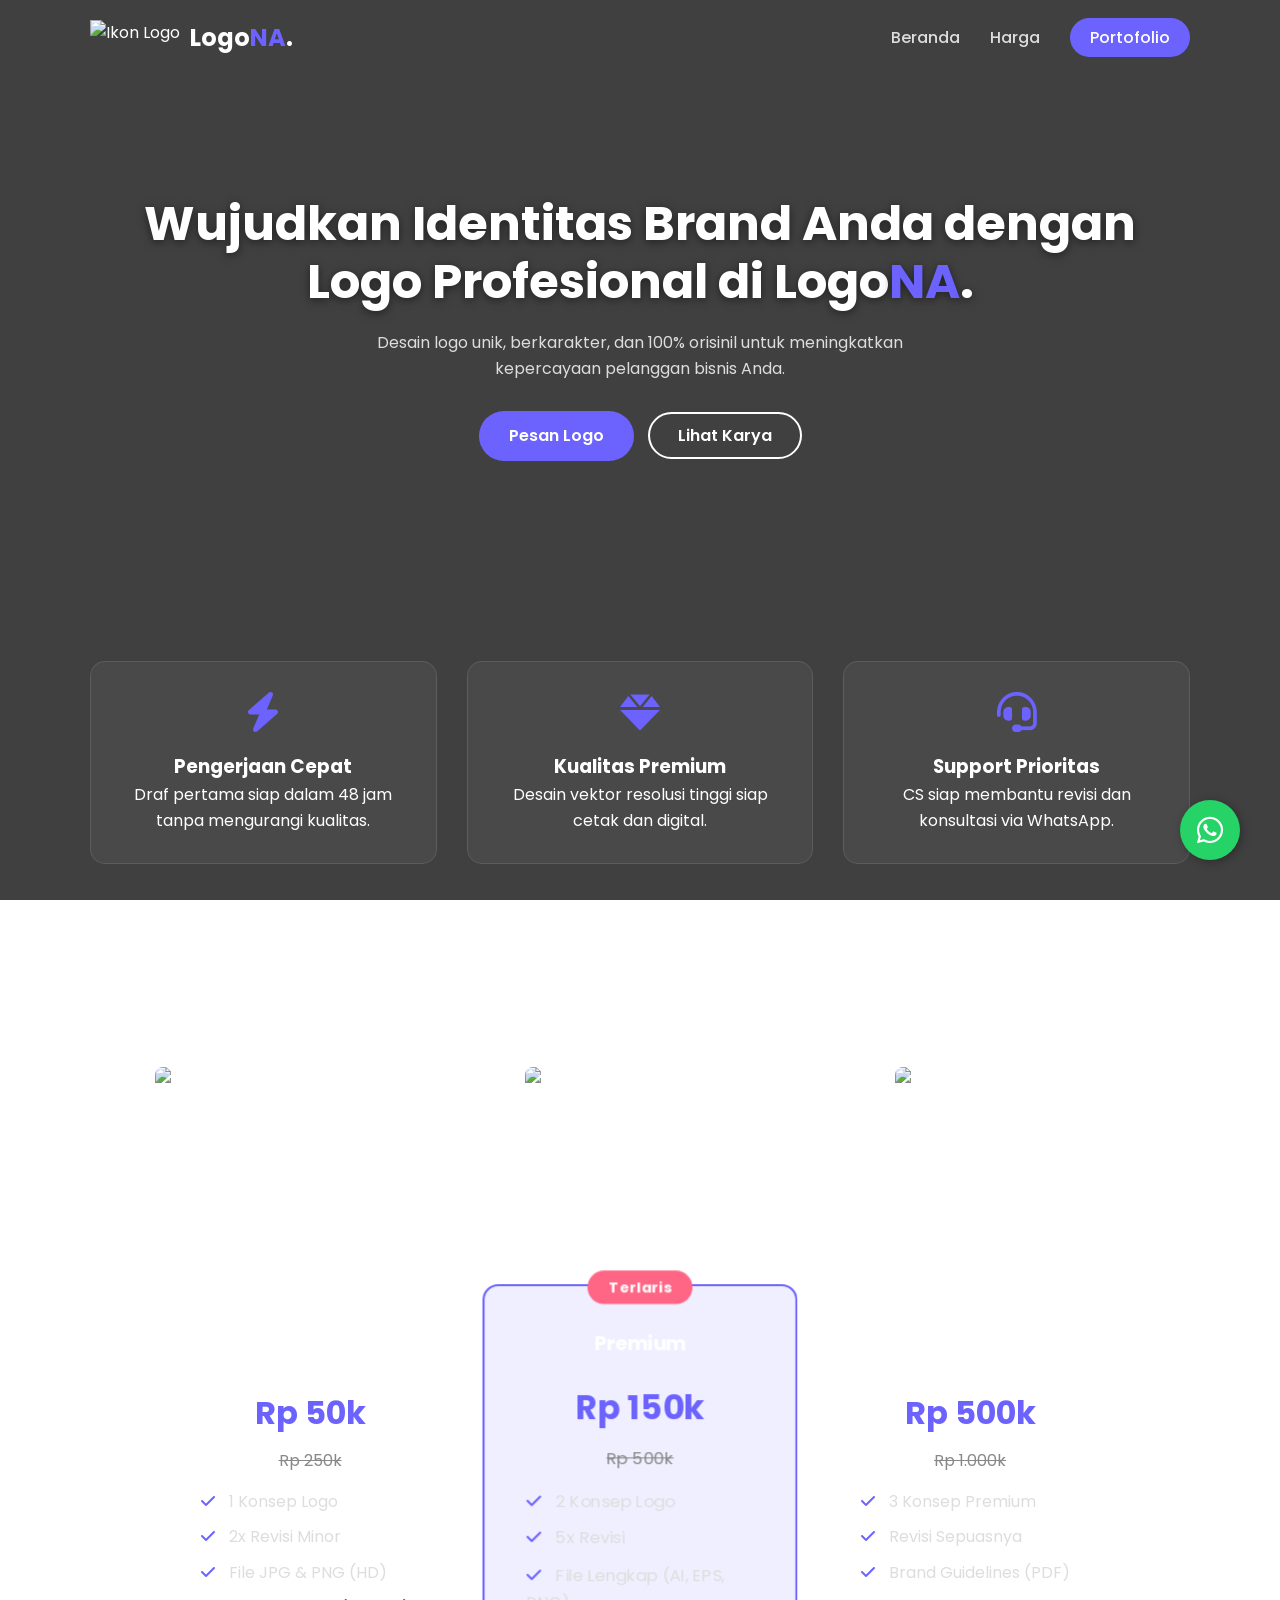
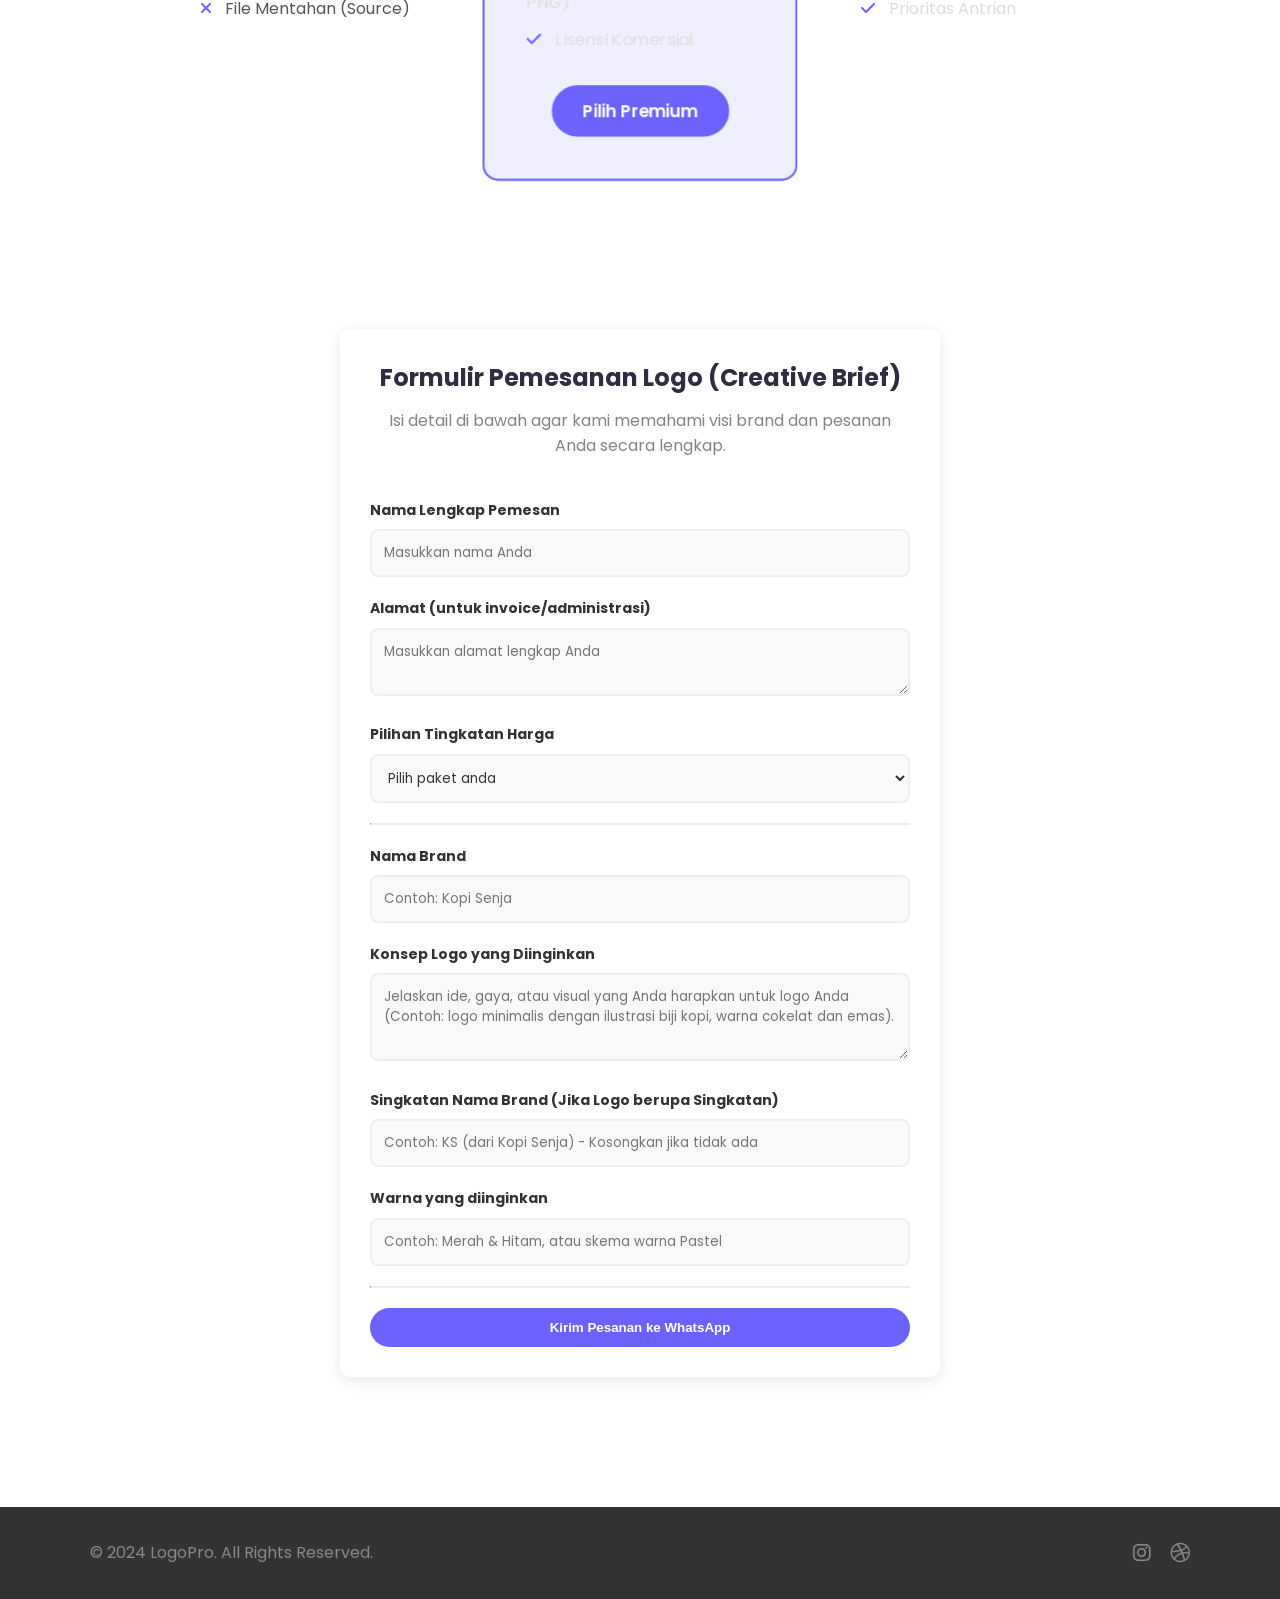
==== index.html @ 3a34cca6 "Add files via upload" ====
<!DOCTYPE html>
<html lang="id">
<head>
    <meta charset="UTF-8">
    <meta name="viewport" content="width=device-width, initial-scale=1.0">
    <title>LogoPro - Jasa Desain Logo Profesional</title>
    <link href="https://fonts.googleapis.com/css2?family=Poppins:wght@300;400;600;700&display=swap" rel="stylesheet">
    <link rel="stylesheet" href="https://cdnjs.cloudflare.com/ajax/libs/font-awesome/6.0.0/css/all.min.css">
    <link href="https://unpkg.com/aos@2.3.1/dist/aos.css" rel="stylesheet">
    <link rel="stylesheet" href="style.css"> 
</head>
<body>

    <header id="header">
        <div class="container">
            <div class="logo">
                <img src="img/logo.png" alt="Ikon Logo">
                <h1>Logo<span>NA</span>.</h1>
            </div>
            <nav>
                <ul>
                    <li><a href="#home">Beranda</a></li>
                    <li><a href="#pricing">Harga</a></li>
                    <li><a href="portofolio.html" class="btn-nav">Portofolio</a></li>
                </ul>
            </nav>
            <div class="menu-toggle"><i class="fas fa-bars"></i></div>
        </div>
    </header>

    <section id="home" class="hero">
        <div class="container hero-content" data-aos="fade-up">
            <h1>Wujudkan Identitas Brand Anda dengan Logo Profesional di Logo<span>NA</span>.</h1>
            <p>Desain logo unik, berkarakter, dan 100% orisinil untuk meningkatkan kepercayaan pelanggan bisnis Anda.</p>
            <div class="hero-buttons">
                <a href="#order" class="btn-primary">Pesan Logo</a>
                <a href="#karya" class="btn-secondary">Lihat Karya</a>
            </div>
        </div>
    </section>

    <section id="features" class="features">
        <div class="container">
            <div class="feature-box" data-aos="fade-up" data-aos-delay="100">
                <i class="fas fa-bolt"></i>
                <h3>Pengerjaan Cepat</h3>
                <p>Draf pertama siap dalam 48 jam tanpa mengurangi kualitas.</p>
            </div>
            <div class="feature-box" data-aos="fade-up" data-aos-delay="200">
                <i class="fas fa-gem"></i>
                <h3>Kualitas Premium</h3>
                <p>Desain vektor resolusi tinggi siap cetak dan digital.</p>
            </div>
            <div class="feature-box" data-aos="fade-up" data-aos-delay="300">
                <i class="fas fa-headset"></i>
                <h3>Support Prioritas</h3>
                <p>CS siap membantu revisi dan konsultasi via WhatsApp.</p>
            </div>
        </div>
    </section>

    <section id="karya" class="karya">
        <div class="container">
            <h2 class="section-title">Karya Terbaru</h2>
            <div class="portfolio-grid">
                <div class="portfolio-item" data-aos="zoom-in"><img src="img/logo grid.png" alt="Logo 1"></div>
                <div class="portfolio-item" data-aos="zoom-in"><img src="img/logona.png" alt="Logo 2"></div>
                <div class="portfolio-item" data-aos="zoom-in"><img src="img/logo nama.png" alt="Logo 3"></div>
            </div>
        </div>
    </section>

<section id="pricing" class="pricing">
    <div class="container">
        <h2 class="section-title">Pilih Tingkatan Anda</h2>
        <div class="pricing-grid">
            
            <div class="price-card" data-aos="flip-left">
                <h3>Dasar</h3> 
                <div class="price">Rp 50k</div>
                <div style="text-decoration: line-through; color: #888; font-size: 16px; margin-top: -10px; margin-bottom: 15px;">
                    Rp 250k
                </div>
                <ul>
                    <li><i class="fas fa-check"></i> 1 Konsep Logo</li>
                    <li><i class="fas fa-check"></i> 2x Revisi Minor</li>
                    <li><i class="fas fa-check"></i> File JPG & PNG (HD)</li>
                    <li class="disabled"><i class="fas fa-times"></i> File Mentahan (Source)</li>
                </ul>
                <a href="#order" class="btn-outline" onclick="pilihPaket('Dasar')">Pilih Dasar</a> 
            </div>

            <div class="price-card popular" data-aos="flip-left" data-aos-delay="100">
                <span class="badge">Terlaris</span>
                <h3>Premium</h3> 
                <div class="price">Rp 150k</div>
                <div style="text-decoration: line-through; color: #888; font-size: 16px; margin-top: -10px; margin-bottom: 15px;">
                    Rp 500k
                </div>
                <ul>
                    <li><i class="fas fa-check"></i> 2 Konsep Logo</li>
                    <li><i class="fas fa-check"></i> 5x Revisi</li>
                    <li><i class="fas fa-check"></i> File Lengkap (AI, EPS, PNG)</li>
                    <li><i class="fas fa-check"></i> Lisensi Komersial</li>
                </ul>
                <a href="#order" class="btn-primary" onclick="pilihPaket('Premium')">Pilih Premium</a> 
            </div>

            <div class="price-card" data-aos="flip-left" data-aos-delay="200">
                <h3>Pro</h3> 
                <div class="price">Rp 500k</div>
                <div style="text-decoration: line-through; color: #888; font-size: 16px; margin-top: -10px; margin-bottom: 15px;">
                    Rp 1.000k
                </div>
                <ul>
                    <li><i class="fas fa-check"></i> 3 Konsep Premium</li>
                    <li><i class="fas fa-check"></i> Revisi Sepuasnya</li>
                    <li><i class="fas fa-check"></i> Brand Guidelines (PDF)</li>
                    <li><i class="fas fa-check"></i> Prioritas Antrian</li>
                </ul>
                <a href="#order" class="btn-outline" onclick="pilihPaket('Pro')">Pilih Pro</a> 
            </div>

        </div>
    </div>
</section>

    <section id="order" class="order-section">
    <div class="container">
        <div class="form-wrapper" data-aos="fade-up">
            <h2>Formulir Pemesanan Logo (Creative Brief)</h2>
            <p>Isi detail di bawah agar kami memahami visi brand dan pesanan Anda secara lengkap.</p>
            <form id="logoForm"> 
                
                <div class="form-group">
                    <label>Nama Lengkap Pemesan</label>
                    <input type="text" id="namaLengkap" placeholder="Masukkan nama Anda" required>
                </div>

                <div class="form-group">
                    <label>Alamat (untuk invoice/administrasi)</label>
                    <textarea id="alamatLengkap" rows="2" placeholder="Masukkan alamat lengkap Anda" required></textarea>
                </div>

                <div class="form-group">
                    <label>Pilihan Tingkatan Harga</label>
                    <select id="pilihanTingkatan" required> 
                        <option value="">Pilih paket anda</option>
                        <option value="Dasar">Tingkatan Dasar (Low)</option>
                        <option value="Premium">Tingkatan Premium (Terlaris)</option>
                        <option value="Pro">Tingkatan Pro (Tertinggi)</option>
                    </select>
                </div>

                <hr style="border-top: 1px solid #eee; margin: 20px 0;">

                <div class="form-group">
                    <label>Nama Brand</label>
                    <input type="text" id="namaBrand" placeholder="Contoh: Kopi Senja" required>
                </div>

                <div class="form-group">
                    <label>Konsep Logo yang Diinginkan</label>
                    <textarea id="konsepLogo" rows="3" placeholder="Jelaskan ide, gaya, atau visual yang Anda harapkan untuk logo Anda (Contoh: logo minimalis dengan ilustrasi biji kopi, warna cokelat dan emas)." required></textarea>
                </div>

                <div class="form-group">
                    <label>Singkatan Nama Brand (Jika Logo berupa Singkatan)</label>
                    <input type="text" id="singkatanBrand" placeholder="Contoh: KS (dari Kopi Senja) - Kosongkan jika tidak ada">
                </div>
                
                <div class="form-group">
                    <label>Warna yang diinginkan</label>
                    <input type="text" id="warna" placeholder="Contoh: Merah & Hitam, atau skema warna Pastel">
                </div>
                
                <hr style="border-top: 1px solid #eee; margin: 20px 0;">

                
                
                <button type="submit" class="btn-primary full-width">Kirim Pesanan ke WhatsApp</button>
            </form>
        </div>
    </div>
</section>
    

    <footer>
        <div class="container footer-content">
            <p>&copy; 2024 LogoPro. All Rights Reserved.</p>
            <div class="socials">
                <a href="#"><i class="fab fa-instagram"></i></a>
                <a href="#"><i class="fab fa-dribbble"></i></a>
            </div>
        </div>
    </footer>

    <a href="https://wa.me/+6285812801300?text=Halo%20saya%20tertarik%20desain%20logo" class="float-wa" target="_blank">
        <i class="fab fa-whatsapp my-float"></i>
    </a>

    <script src="https://unpkg.com/aos@2.3.1/dist/aos.js"></script>
    <script src="script.js"></script> 
<script>
    // Inisialisasi AOS (Animate On Scroll)
    AOS.init({
        duration: 1000,
        once: true
    });
    
    // --- FUNGSI UTAMA: MENGISI PILIHAN PAKET SECARA OTOMATIS ---

    // Fungsi untuk otomatis memilih paket di form dan scroll
    function pilihPaket(jenisPaket) {
        // 1. Cari elemen dropdown (select) berdasarkan ID 'pilihanTingkatan'
        var dropdown = document.getElementById("pilihanTingkatan");
        
        // 2. Jika elemen ditemukan
        if (dropdown) {
            // Ubah nilai dropdown sesuai tombol yang diklik
            dropdown.value = jenisPaket;

            // 3. (Opsional) Beri efek visual pada form agar user sadar sudah terpilih
            dropdown.style.transition = "background-color 0.5s";
            dropdown.style.backgroundColor = "#e0f7fa"; // Warna biru muda
            
            // Kembalikan ke warna latar belakang normal setelah 1 detik
            setTimeout(function() {
                dropdown.style.backgroundColor = ""; 
            }, 1000);
            
             // Arahkan pandangan ke formulir setelah memilih paket
            document.getElementById('order').scrollIntoView({ behavior: 'smooth' });
        }
    }


    // --- FUNGSI WHATSAPP SUBMIT FORM ---
    
    // Nomor WhatsApp tujuan (Pastikan formatnya adalah kode negara + nomor tanpa tanda + atau spasi)
    const waNumber = "6285812801300"; 

    document.getElementById('logoForm').addEventListener('submit', function(event) {
        event.preventDefault(); // Mencegah submit form secara default (reload halaman)

        // Mengambil nilai dari setiap input
        const namaLengkap = document.getElementById('namaLengkap').value;
        const alamatLengkap = document.getElementById('alamatLengkap').value;
        const pilihanTingkatan = document.getElementById('pilihanTingkatan').value;
        const namaBrand = document.getElementById('namaBrand').value;
        const konsepLogo = document.getElementById('konsepLogo').value;
        // Menggunakan operator OR || untuk memberikan nilai default jika input kosong
        const singkatanBrand = document.getElementById('singkatanBrand').value || 'Tidak Ada';
        const warna = document.getElementById('warna').value || 'Tidak Spesifik';

        // Validasi sederhana (jika ada input required yang kosong)
        if (!namaLengkap || !alamatLengkap || pilihanTingkatan === "" || !namaBrand || !konsepLogo) {
            alert("Mohon lengkapi semua data yang bertanda wajib diisi (Nama, Alamat, Paket, Nama Brand, Konsep).");
            return;
        }

        // Menyusun pesan WhatsApp (gunakan %0A untuk baris baru)
        const message = 
            `*ORDER LOGO BARU (Creative Brief)*%0A%0A` +
            `=================================%0A%0A` +
            `*A. DATA PEMESAN*%0A` +
            `Nama Lengkap: ${namaLengkap}%0A` +
            `Alamat: ${alamatLengkap}%0A` +
            `Pilihan Paket: *${pilihanTingkatan}*%0A%0A` +
            `=================================%0A%0A` +
            `*B. DETAIL LOGO*%0A` +
            `Nama Brand: ${namaBrand}%0A` +
            `Singkatan Brand: ${singkatanBrand}%0A` +
            `Warna yang Diinginkan: ${warna}%0A%0A` +
            `*Konsep Logo (Brief)*:%0A` +
            `${konsepLogo}%0A%0A` +
            `=================================%0A%0A` +
            `*Mohon tunggu, Admin akan segera memproses pesanan Anda.*`;


        // Membuat URL WhatsApp
        const waURL = `https://wa.me/${waNumber}?text=${encodeURIComponent(message)}`;

        // Mengarahkan ke WhatsApp
        window.open(waURL, '_blank');
    });

    // Toggle Menu (jika ada)
    document.querySelector('.menu-toggle').addEventListener('click', function() {
        document.querySelector('nav ul').classList.toggle('active');
    });

</script>
</body>
</html>
---- style.css ----
/* Reset & Global */
:root {
    --primary: #6C63FF;
    --secondary: #2F2E41;
    --accent: #FF6584;
    --white: #ffffff;
    --glass: rgba(255, 255, 255, 0.1); /* Efek Kaca Transparan */
}

* {
    margin: 0;
    padding: 0;
    box-sizing: border-box;
}

body {
    font-family: 'Poppins', sans-serif;
    color: var(--white); /* Ubah semua tulisan jadi PUTIH agar terbaca di background gelap */
    line-height: 1.6;
    
    /* 1. BACKGROUND GAMBAR UTAMA (Di sini) */
    background: url('https://images.unsplash.com/photo-1497366216548-37526070297c?auto=format&fit=crop&w=1920&q=80') no-repeat center center fixed;
    background-size: cover;
    position: relative;
}

/* 2. LAPISAN HITAM TRANSPARAN (Overlay) */
/* Ini agar tulisan terbaca walau backgroundnya gambar ramai */
body::before {
    content: "";
    position: fixed;
    top: 0; left: 0; width: 100%; height: 100%;
    background: rgba(0, 0, 0, 0.75); /* Ubah 0.75 jika ingin lebih terang/gelap */
    z-index: -1;
}

.container {
    width: 90%;
    max-width: 1100px;
    margin: auto;
}

a { text-decoration: none; }
ul { list-style: none; }

/* Buttons */
.btn-primary {
    background: var(--primary);
    color: var(--white);
    padding: 12px 30px;
    border-radius: 50px;
    font-weight: 600;
    transition: 0.3s;
    display: inline-block;
    border: none;
}
.btn-primary:hover { background: #5a52d5; transform: translateY(-2px); box-shadow: 0 0 15px var(--primary); }

.btn-secondary {
    background: transparent;
    border: 2px solid var(--white); /* Border putih agar terlihat */
    color: var(--white);
    padding: 10px 28px;
    border-radius: 50px;
    font-weight: 600;
    margin-left: 10px;
    transition: 0.3s;
}
.btn-secondary:hover { background: var(--white); color: var(--primary); }

/* Header / Navbar (TRANSPARAN) */
header {
    background: transparent; /* Transparan total */
    padding: 20px 0;
    position: sticky;
    top: 0;
    z-index: 1000;
    backdrop-filter: blur(2px); /* Sedikit blur agar estetik */
}

header .container {
    display: flex;
    justify-content: space-between;
    align-items: center;
}

/* Logo Style */
.logo {
    display: flex;
    align-items: center;
    gap: 10px;
    text-decoration: none;
}
.logo img {
    height: 35px;
    width: auto;
    object-fit: contain;
}
.logo h1 {
    font-size: 24px;
    color: var(--white); /* Tulisan logo jadi putih */
    margin: 0;
    line-height: 1;
}
.logo span { color: var(--primary); }

nav ul { display: flex; align-items: center; gap: 30px; }
nav a { color: #ddd; font-weight: 500; transition: 0.3s; }
nav a:hover { color: var(--primary); }
.btn-nav { background: var(--primary); color: white !important; padding: 8px 20px; border-radius: 20px; }

/* Hero Section (TRANSPARAN) */
.hero {
    padding: 120px 0;
    text-align: center;
    background: transparent; /* Tidak ada background */
}
.hero h1 { font-size: 3rem; margin-bottom: 20px; line-height: 1.2; text-shadow: 0 2px 10px rgba(0,0,0,0.5); }
.hero span { color: var(--primary); }
.hero p { max-width: 600px; margin: 0 auto 30px; color: #ddd; }

/* Features (TRANSPARAN / GLASS EFFECT) */
.features { padding: 80px 0; background: transparent; }
.features .container { display: flex; gap: 30px; justify-content: center; flex-wrap: wrap; }
.feature-box {
    flex: 1;
    min-width: 250px;
    text-align: center;
    padding: 30px;
    border-radius: 15px;
    /* Efek Kaca (Glassmorphism) agar ikon terlihat tapi tetap transparan */
    background: rgba(255, 255, 255, 0.05); 
    border: 1px solid rgba(255, 255, 255, 0.1);
    backdrop-filter: blur(5px);
}
.feature-box i { font-size: 40px; color: var(--primary); margin-bottom: 20px; }

/* Portfolio (TRANSPARAN) */
.portfolio { padding: 80px 0; background: transparent; }
.section-title { text-align: center; margin-bottom: 50px; font-size: 2rem; color: var(--white); }
.portfolio-grid {
    display: grid;
    grid-template-columns: repeat(auto-fit, minmax(250px, 1fr));
    gap: 20px;
}
/* --- BAGIAN 1: TATA LETAK GRID & POSISI TENGAH (Kode Baru) --- */

/* 1. Wadah Utama: Mengatur menjadi 3 kolom */
.portfolio-grid {
    display: grid;
    /* Kunci utamanya di sini: repeat(3, 1fr) artinya paksa jadi 3 kolom sama rata */
    grid-template-columns: repeat(3, 1fr);
    /* Jarak antar item (opsional, agar tidak terlalu dempet) */
    gap: 10px;
    /* Memastikan seluruh grid berada di tengah container induknya */
    justify-content: center;
    padding: 20px 0; /* Tambahan padding atas bawah agar rapi */
}

/* 2. Item Pembungkus Gambar: Mengatur agar gambar di dalamnya ke tengah */
.portfolio-item {
    /* Kita gunakan Flexbox di sini khusus untuk menengahkan gambar yang lebarnya cuma 70% */
    display: flex;
    justify-content: center; /* Menengahkan secara horizontal */
    align-items: center;     /* Menengahkan secara vertikal */
}


/* --- BAGIAN 2: GAYA GAMBAR (Kode Asli Anda) --- */
/* Tidak ada perubahan di sini, kecuali penambahan 'display: block' */

.portfolio-item img {
    width: 65%; /* Gambar hanya mengambil 70% dari kolomnya */
    /* Penting: tambahkan height auto agar gambar tidak gepeng */
    height: auto;
    /* Tambahan: display block sering membantu menghilangkan celah aneh di bawah gambar */
    display: block;
    border-radius: 10px;
    transition: 0.3s;
    border: 2px solid rgba(255,255,255,0.1);
}

.portfolio-item:hover img {
    transform: scale(1.02);
    /* Pastikan variabel --primary sudah didefinisikan di CSS Anda */
    border-color: var(--primary, blue); /* Saya tambah warna cadangan 'blue' jika var error */
}
/* Pricing (TRANSPARAN / GLASS) */
.pricing { padding: 80px 0; }
.pricing-grid { display: flex; gap: 30px; justify-content: center; flex-wrap: wrap; }
.price-card {
    /* Efek Kaca Transparan */
    background: rgba(255, 255, 255, 0.05);
    border: 1px solid rgba(255, 255, 255, 0.1);
    backdrop-filter: blur(5px);
    
    padding: 40px;
    border-radius: 15px;
    text-align: center;
    width: 300px;
    position: relative;
    color: white;
}
.price-card.popular {
    border: 2px solid var(--primary);
    background: rgba(108, 99, 255, 0.1); /* Sedikit ungu transparan */
    transform: scale(1.05);
    z-index: 2;
}
.badge {
    position: absolute; top: -15px; left: 50%; transform: translateX(-50%);
    background: var(--accent); color: white; padding: 5px 20px;
    border-radius: 20px; font-size: 14px; font-weight: bold;
}
.price-card .price { font-size: 2rem; font-weight: bold; margin: 20px 0; color: var(--primary); }
.price-card ul { text-align: left; margin-bottom: 30px; }
.price-card ul li { margin-bottom: 10px; color: #ddd; }
.price-card ul li i { margin-right: 10px; color: var(--primary); }
.price-card ul li.disabled { color: #555; }
.btn-outline {
    display: inline-block; padding: 10px 30px; border-radius: 50px;
    border: 1px solid var(--white); color: var(--white); transition: 0.3s;
}
.btn-outline:hover { background: var(--white); color: var(--secondary); }

/* --- BAGIAN ORDER (TIDAK TRANSPARAN / KECUALI INI) --- */
.order-section { 
    padding: 80px 0; 
    background: transparent; /* Sectionnya transparan, TAPI kotaknya solid */
}

.form-wrapper { 
    max-width: 700px; 
    margin: auto; 
    
    /* MEMBUAT LATAR BELAKANG PUTIH SOLID */
    background: #ffffff; 
    color: #333; /* Tulisan di dalam form jadi hitam lagi agar terbaca */
    
    padding: 40px;
    border-radius: 20px;
    box-shadow: 0 20px 50px rgba(0,0,0,0.5); /* Bayangan tebal biar menonjol */
}

.form-wrapper h2 { text-align: center; margin-bottom: 10px; color: var(--secondary); }
.form-wrapper p { text-align: center; margin-bottom: 40px; opacity: 0.8; color: #666; }

.form-group { margin-bottom: 20px; }
.form-group label { display: block; margin-bottom: 8px; font-size: 14px; font-weight: bold; }

/* Input field style */
.form-group input, .form-group select, .form-group textarea {
    width: 100%; padding: 12px; border-radius: 8px; 
    border: 2px solid #eee; /* Border abu */
    font-family: inherit;
    background: #f9f9f9;
    color: #333;
}
.form-group input:focus, .form-group select:focus, .form-group textarea:focus {
    outline: none;
    border-color: var(--primary);
    background: #fff;
}
.full-width { width: 100%; border: none; cursor: pointer; }
/* ---------------------------------------------------- */


/* Footer */
footer { 
    background: rgba(0, 0, 0, 0.8); /* Gelap transparan */
    color: #888; padding: 30px 0; text-align: center; margin-top: 50px; 
}
.footer-content { display: flex; justify-content: space-between; align-items: center; }
.socials a { color: #888; margin-left: 15px; font-size: 20px; transition: 0.3s; }
.socials a:hover { color: var(--primary); }

/* Floating WhatsApp */
.float-wa {
    position: fixed; width: 60px; height: 60px; bottom: 40px; right: 40px;
    background-color: #25d366; color: #FFF; border-radius: 50px;
    text-align: center; font-size: 30px; box-shadow: 2px 2px 10px rgba(0,0,0,0.3);
    z-index: 100; display: flex; align-items: center; justify-content: center;
    transition: 0.3s;
}
.float-wa:hover { transform: scale(1.1); background-color: #20b857; }

/* Mobile Responsive */
.menu-toggle { display: none; font-size: 24px; cursor: pointer; color: white; }
@media (max-width: 768px) {
    .menu-toggle { display: block; }
    nav ul {
        display: none; flex-direction: column; position: absolute;
        top: 70px; left: 0; width: 100%; 
        background: rgba(0,0,0,0.9); /* Menu HP jadi gelap */
        padding: 20px; box-shadow: 0 5px 10px rgba(0,0,0,0.1);
    }
    nav ul.active { display: flex; }
    .hero h1 { font-size: 2rem; }
    .pricing-grid { flex-direction: column; align-items: center; }
    .logo img { height: 30px; }
    .form-wrapper { padding: 20px; width: 95%; }
}


/* --- STYLE PROFIL DESAINER (PENGGANTI PORTOFOLIO) --- */
.profile-section {
    padding: 100px 0;
    background: #fff; /* Atau ganti #f9f9f9 jika ingin agak abu */
}

.profile-wrapper {
    display: flex;
    align-items: center;
    gap: 50px; /* Jarak antara foto dan teks */
    justify-content: center;
}

/* Mengatur Foto Profil */
.profile-image {
    flex: 1;
    max-width: 400px;
    position: relative;
}

.profile-image img {
    width: 100%;
    border-radius: 20px;
    box-shadow: 20px 20px 0px var(--primary); /* Efek bayangan kotak warna */
    transition: 0.3s;
}

.profile-image:hover img {
    transform: translateY(-5px);
    box-shadow: 10px 10px 0px var(--primary);
}

/* Mengatur Teks Profil */
.profile-content {
    flex: 1;
    max-width: 600px;
}

.profile-content .subtitle {
    color: var(--primary);
    font-weight: 700;
    text-transform: uppercase;
    letter-spacing: 1px;
    font-size: 14px;
    display: block;
    margin-bottom: 10px;
}

.profile-content h2 {
    font-size: 3rem;
    margin-bottom: 20px;
    color: var(--secondary);
    line-height: 1.1;
}

.profile-content .bio {
    font-size: 16px;
    color: #666;
    margin-bottom: 30px;
    line-height: 1.8;
}

/* Statistik Kecil (Tahun Pengalaman, dll) */
.profile-stats {
    display: flex;
    gap: 40px;
    margin-bottom: 30px;
    border-top: 1px solid #eee;
    padding-top: 20px;
}

.stat-item h3 {
    font-size: 2rem;
    color: var(--primary);
    margin-bottom: 5px;
}

.stat-item p {
    font-size: 13px;
    color: #888;
    text-transform: uppercase;
    font-weight: 600;
}

/* Responsif untuk HP (Gambar di atas, teks di bawah) */
@media (max-width: 768px) {
    .profile-wrapper {
        flex-direction: column;
        text-align: center;
    }
    
    .profile-image {
        max-width: 300px;
        margin-bottom: 30px;
    }
    
    .profile-image img {
        box-shadow: 10px 10px 0px var(--primary); /* Bayangan lebih kecil di HP */
    }

    .profile-stats {
        justify-content: center;
        gap: 20px;
    }
    
    .profile-content h2 {
        font-size: 2.5rem;
    }
}


/* Di dalam file style.css Anda */

.form-wrapper {
    /* Atur lebar maksimum yang Anda inginkan */
    max-width: 600px; 
    
    /* Gunakan margin: 0 auto; agar div tetap berada di tengah halaman */
    margin: 0 auto; 
    
    /* Aturan lain yang mungkin sudah ada (misalnya padding, box-shadow, dll.) */
    padding: 30px;
    border-radius: 10px;
    box-shadow: 0 4px 15px rgba(0, 0, 0, 0.1);
    background-color: #fff;
}

/* Jika Anda memiliki media query untuk tampilan mobile, pastikan max-width diatur ke 100% */
@media (max-width: 768px) {
    .form-wrapper {
        max-width: 100%; /* Agar form tetap penuh di layar kecil */
        margin: 0 15px; /* Tambahkan sedikit margin samping */
        padding: 20px;
    }
}
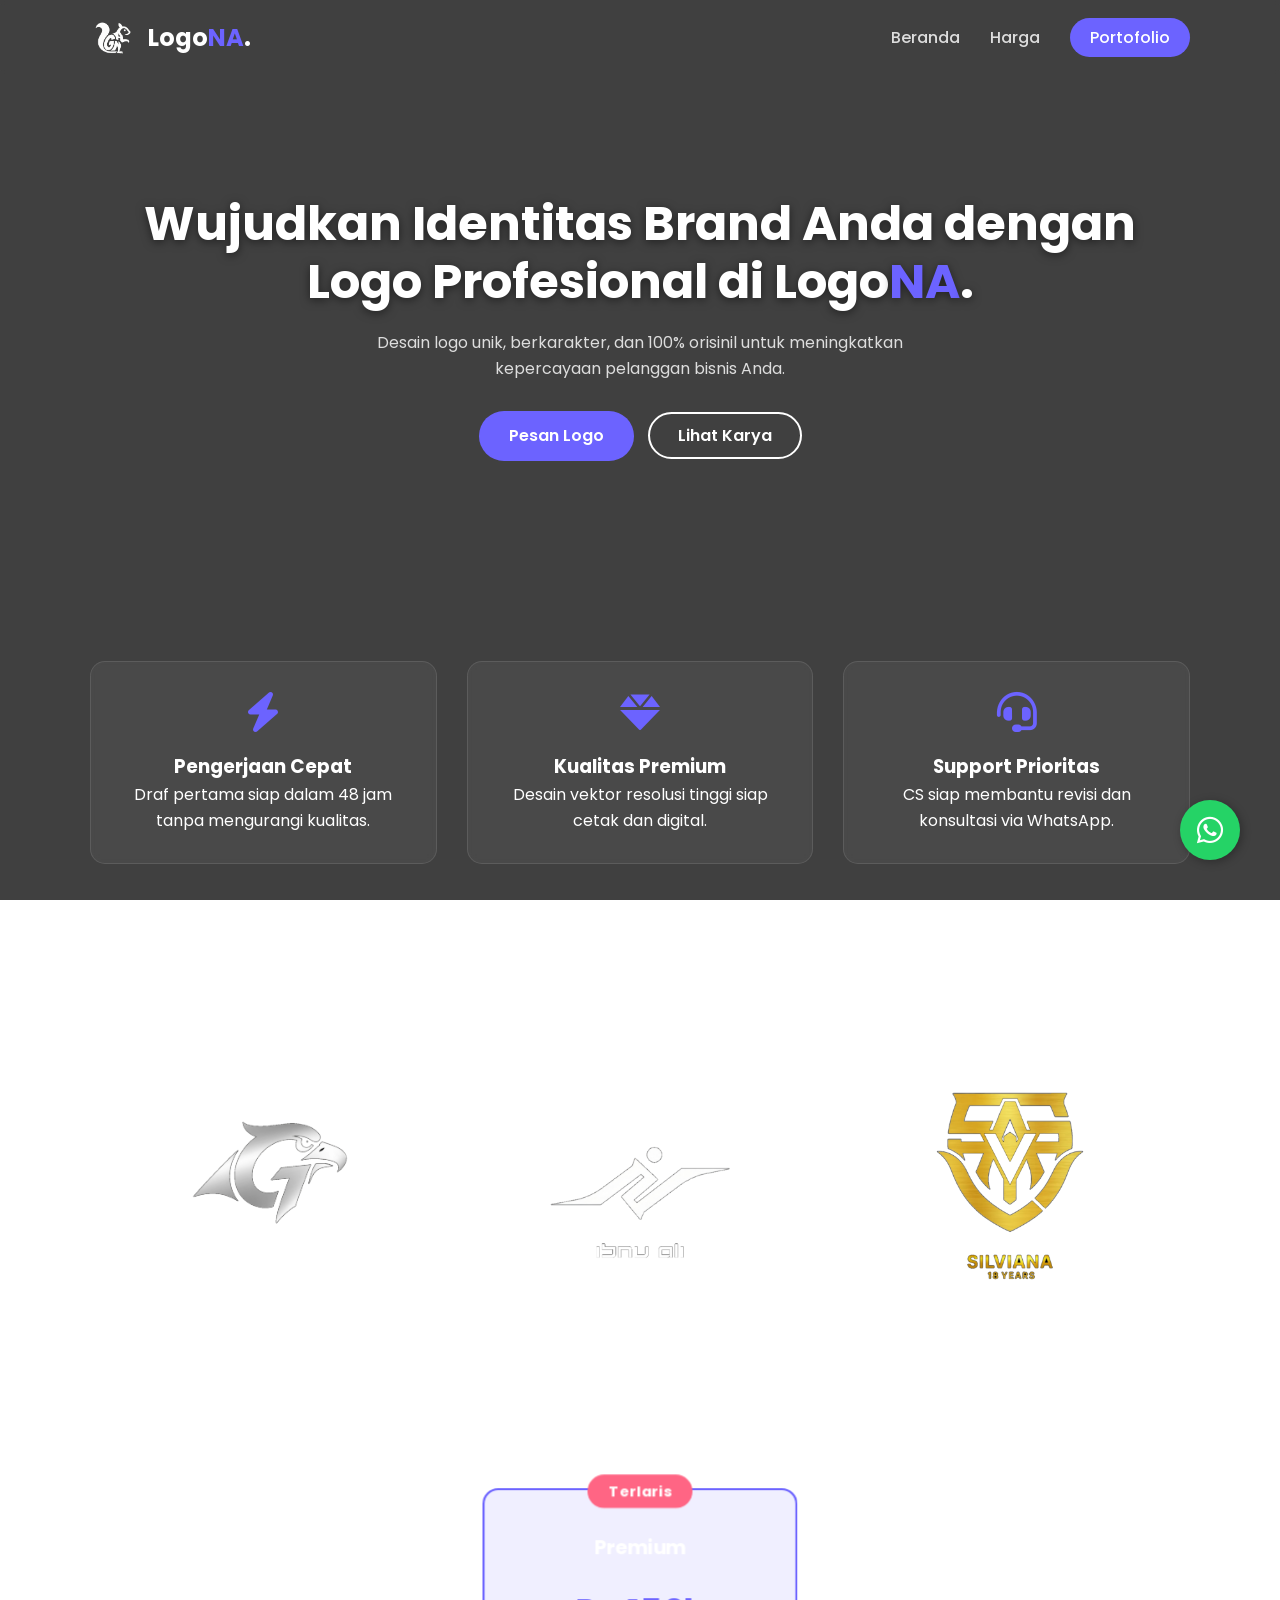
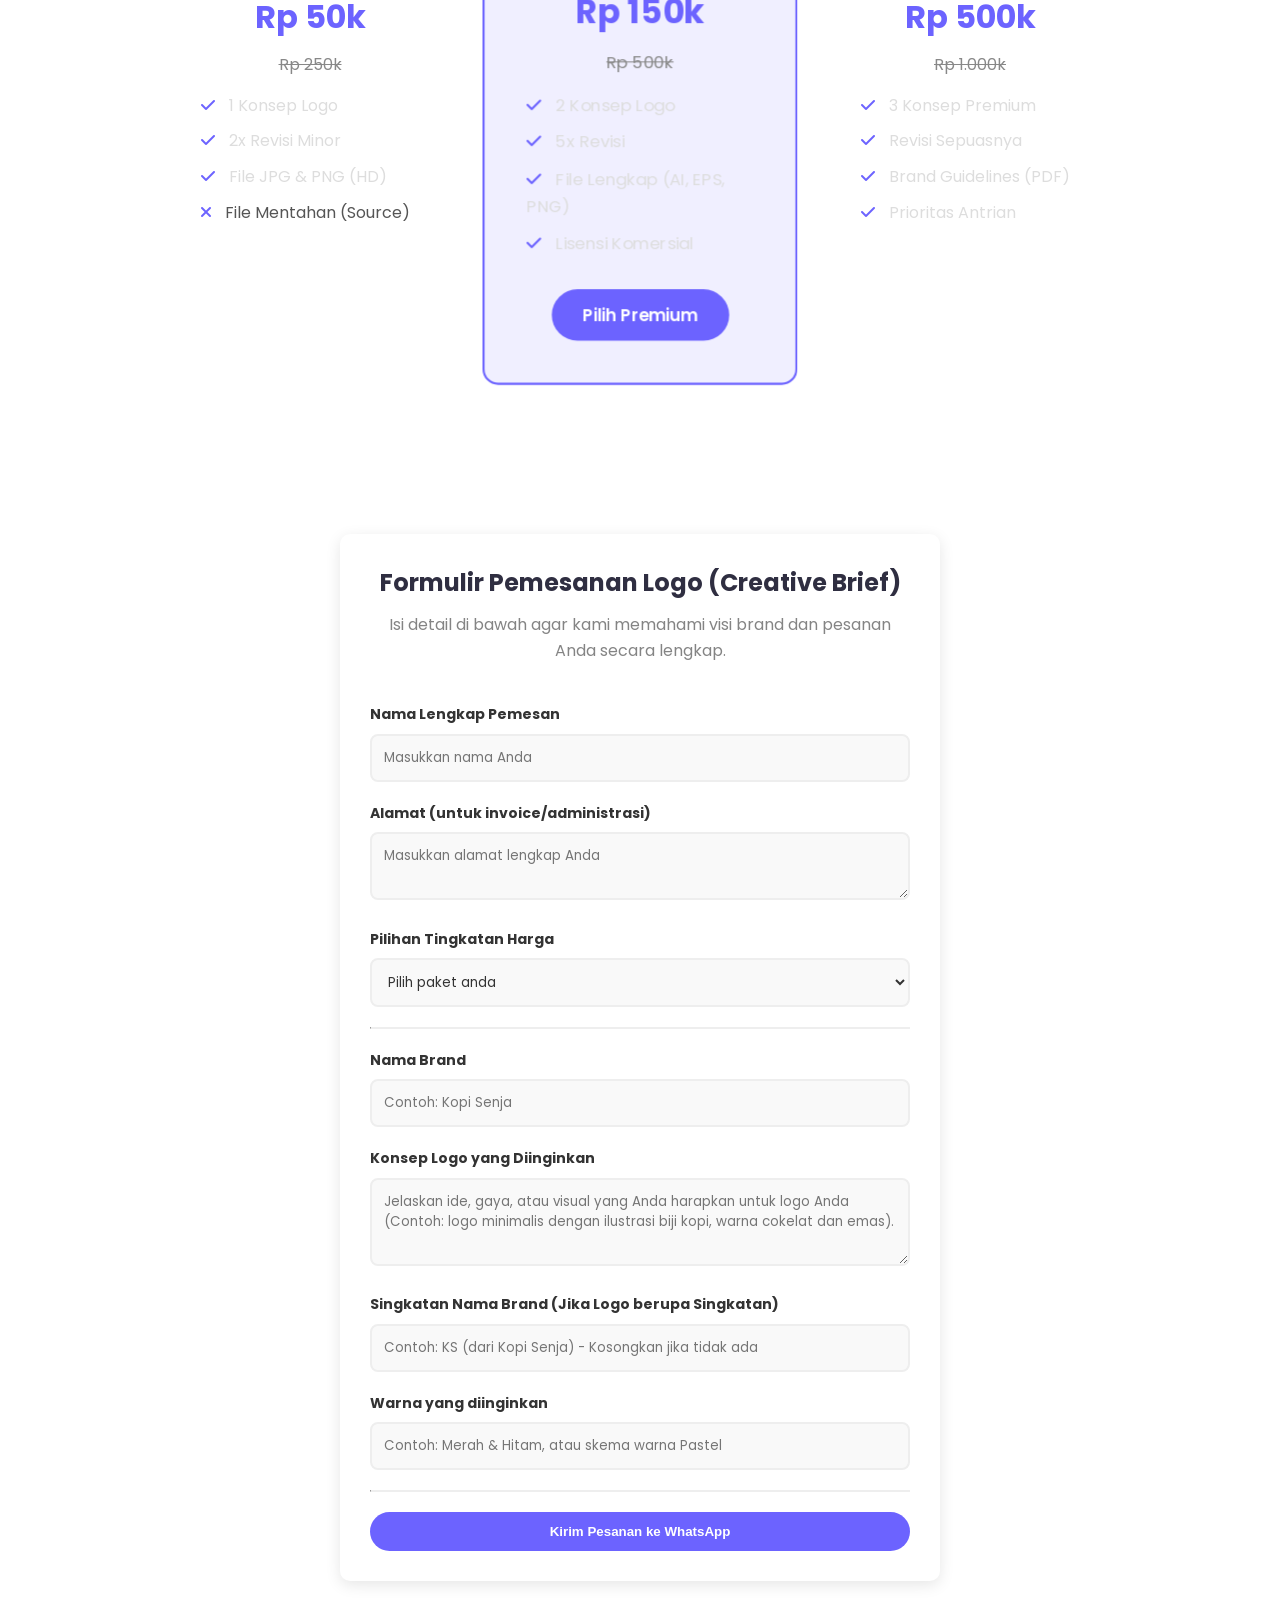
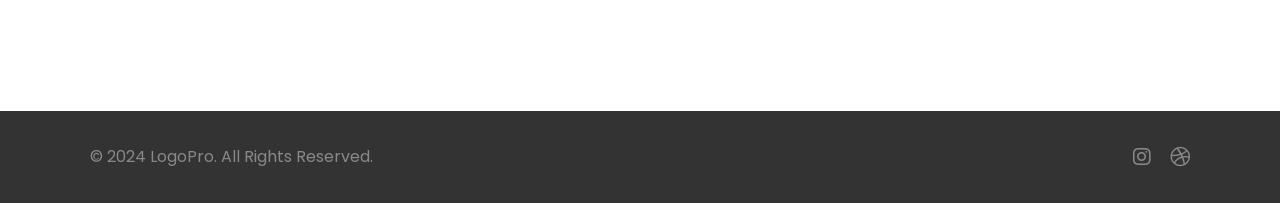
==== commit adeef811: "Restore index.html structure and content Restored HTML structure and content for the index page." ====
--- a/index.html
+++ b/index.html
@@ -14,7 +14,7 @@
     <header id="header">
         <div class="container">
             <div class="logo">
-                <img src="img/logo.png" alt="Ikon Logo">
+                <img src="logo.png" alt="Ikon Logo">
                 <h1>Logo<span>NA</span>.</h1>
             </div>
             <nav>
@@ -63,9 +63,9 @@
         <div class="container">
             <h2 class="section-title">Karya Terbaru</h2>
             <div class="portfolio-grid">
-                <div class="portfolio-item" data-aos="zoom-in"><img src="img/logo grid.png" alt="Logo 1"></div>
-                <div class="portfolio-item" data-aos="zoom-in"><img src="img/logona.png" alt="Logo 2"></div>
-                <div class="portfolio-item" data-aos="zoom-in"><img src="img/logo nama.png" alt="Logo 3"></div>
+                <div class="portfolio-item" data-aos="zoom-in"><img src="logo grid.png" alt="Logo 1"></div>
+                <div class="portfolio-item" data-aos="zoom-in"><img src="logona.png" alt="Logo 2"></div>
+                <div class="portfolio-item" data-aos="zoom-in"><img src="logo nama.png" alt="Logo 3"></div>
             </div>
         </div>
     </section>
@@ -292,4 +292,5 @@
 
 </script>
 </body>
-</html>+
+</html>
